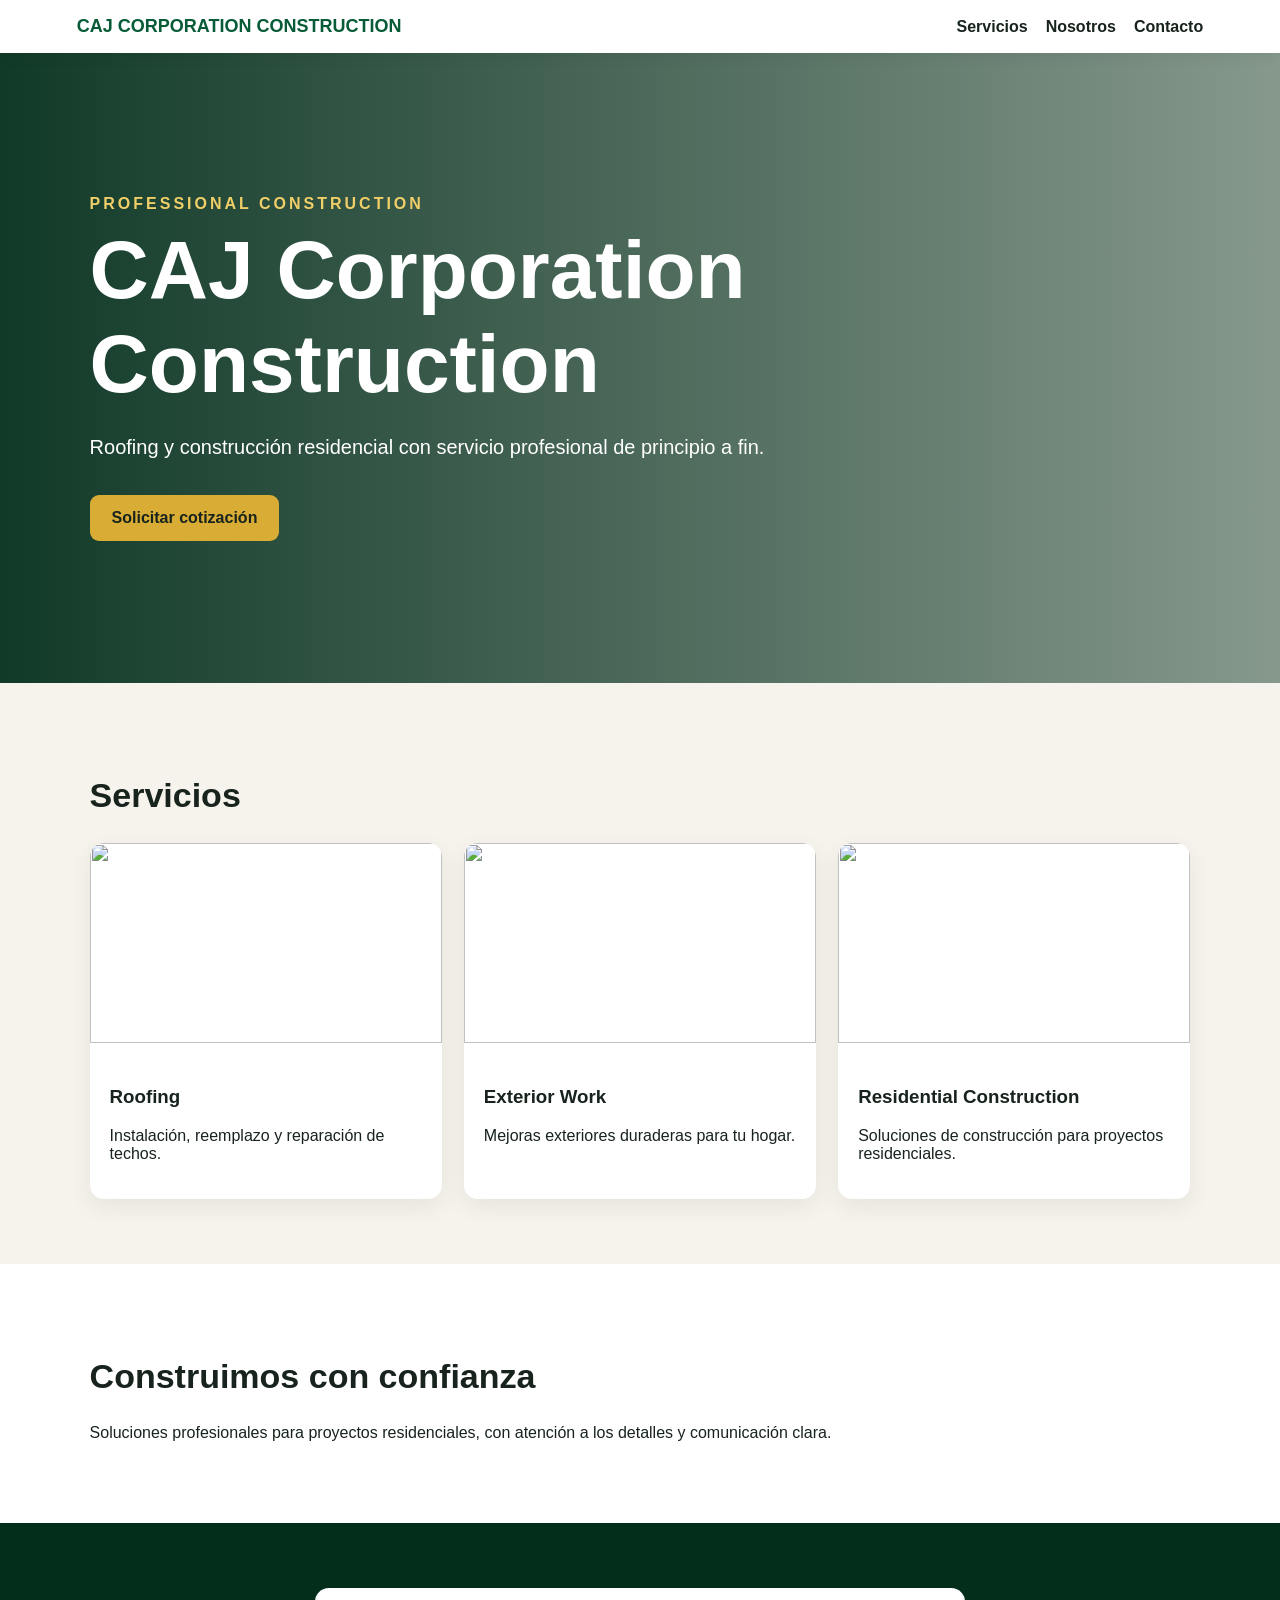
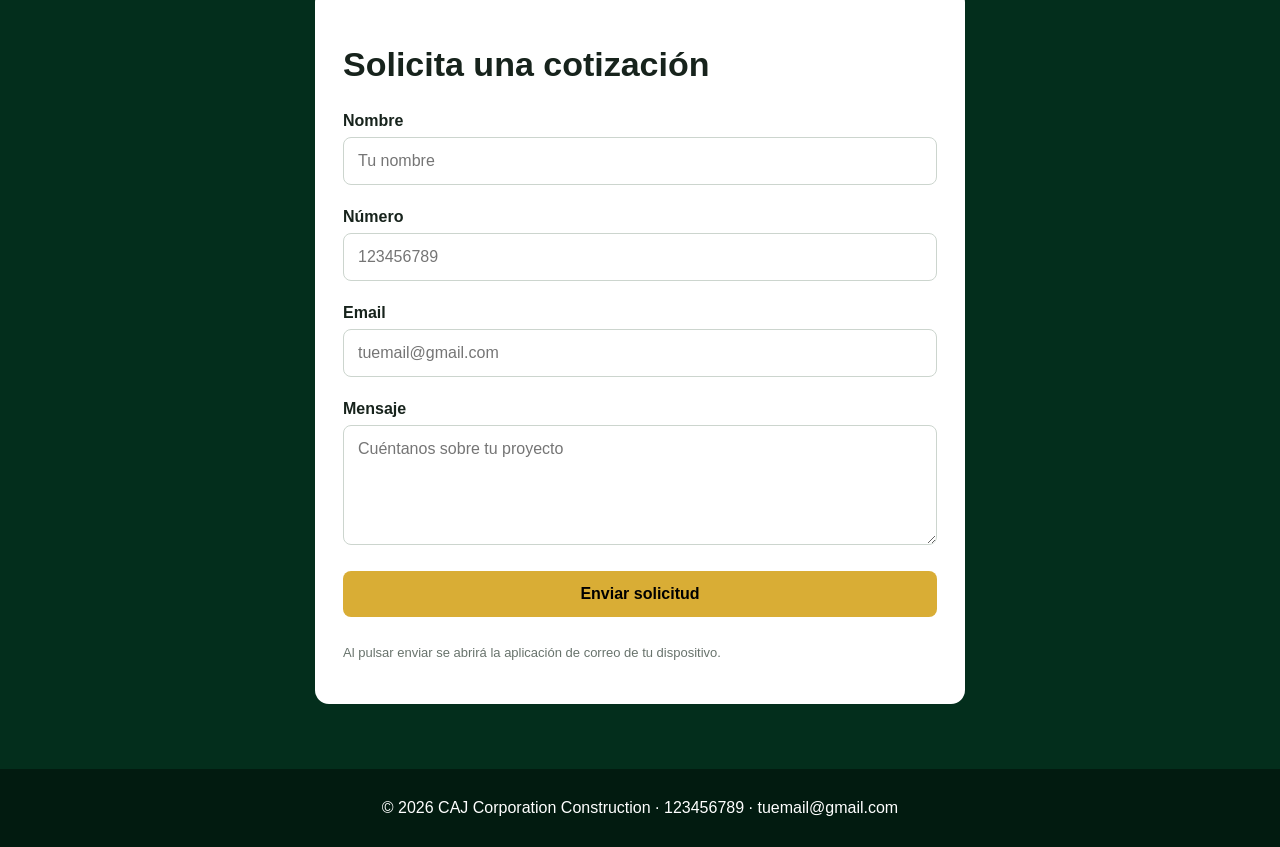
==== index.html @ 3f97e770 "Add files via upload" ====
<!doctype html>
<html lang="es">
<head>
<meta charset="utf-8">
<meta name="viewport" content="width=device-width,initial-scale=1">
<title>CAJ Corporation Construction</title>
<style>
:root{--green:#075b36;--dark:#032e1c;--gold:#d9ad35;--cream:#f5f3eb;--text:#17231c}
*{box-sizing:border-box}html{scroll-behavior:smooth}body{margin:0;font-family:Arial,sans-serif;background:var(--cream);color:var(--text)}
nav{position:sticky;top:0;z-index:20;background:#fff;padding:16px 6%;display:flex;justify-content:space-between;align-items:center;box-shadow:0 2px 15px #0001}.brand{font-weight:900;color:var(--green);font-size:18px}nav a{color:var(--text);text-decoration:none;font-weight:700;margin-left:18px}
.hero{min-height:70vh;display:flex;align-items:center;padding:70px 7%;color:#fff;background:linear-gradient(90deg,#032e1cf0,#032e1c75),url("https://eightpointexteriors.com/wp-content/uploads/2024/10/IMG_2766-scaled.jpg") center/cover}.hero h1{font-size:clamp(42px,8vw,82px);max-width:900px;margin:10px 0}.tag{color:#f1cf68;font-weight:900;letter-spacing:3px}.hero p{font-size:20px;line-height:1.6;max-width:700px}.btn{display:inline-block;background:var(--gold);color:#17231c;text-decoration:none;font-weight:900;padding:14px 22px;border-radius:9px;margin-top:12px}
section{padding:65px 7%}h2{font-size:34px}.grid{display:grid;grid-template-columns:repeat(auto-fit,minmax(230px,1fr));gap:22px}.card{background:#fff;border-radius:14px;overflow:hidden;box-shadow:0 8px 25px #0001}.card img{width:100%;height:200px;object-fit:cover}.card .inside{padding:20px}.about{background:#fff}.contact{background:var(--dark);color:#fff}.form{max-width:650px;margin:auto;background:#fff;color:var(--text);padding:28px;border-radius:14px}.form label{font-weight:700;display:block;margin-top:8px}.form input,.form textarea,.form button{width:100%;padding:14px;margin:7px 0 15px;border-radius:8px;border:1px solid #ccd5ce;font:inherit}.form button{background:var(--gold);border:0;font-weight:900;cursor:pointer}.notice{font-size:13px;color:#68736c}footer{background:#021b10;color:#fff;text-align:center;padding:30px}
</style>
</head>
<body>
<nav><div class="brand" id="brand">CAJ CORPORATION CONSTRUCTION</div><div><a href="#services">Servicios</a><a href="#about">Nosotros</a><a href="#contact">Contacto</a></div></nav>
<header class="hero"><div><div class="tag">PROFESSIONAL CONSTRUCTION</div><h1 id="title">CAJ Corporation Construction</h1><p id="subtitle">Roofing y construcción residencial con servicio profesional de principio a fin.</p><a class="btn" href="#contact">Solicitar cotización</a></div></header>
<section id="services"><h2>Servicios</h2><div class="grid" id="servicesGrid"></div></section>
<section id="about" class="about"><h2 id="aboutTitle">Construimos con confianza</h2><p id="aboutText">Soluciones profesionales para proyectos residenciales, con atención a los detalles y comunicación clara.</p></section>
<section id="contact" class="contact"><div class="form"><h2>Solicita una cotización</h2><label>Nombre</label><input id="name" placeholder="Tu nombre"><label>Número</label><input id="phone" type="tel" placeholder="123456789"><label>Email</label><input id="email" type="email" placeholder="tuemail@gmail.com"><label>Mensaje</label><textarea id="message" rows="5" placeholder="Cuéntanos sobre tu proyecto"></textarea><button onclick="sendRequest()">Enviar solicitud</button><p class="notice">Al pulsar enviar se abrirá la aplicación de correo de tu dispositivo.</p><p id="status"></p></div></section>
<footer>© 2026 <span id="footerName">CAJ Corporation Construction</span> · <span id="publicPhone">123456789</span> · <span id="publicEmail">tuemail@gmail.com</span></footer>
<script>
const defaults=[
{title:"Roofing",text:"Instalación, reemplazo y reparación de techos.",img:"https://www.bsu-bau.at/schindeldach-fassaden/DCIM100MEDIADJI_0854.JPG"},
{title:"Exterior Work",text:"Mejoras exteriores duraderas para tu hogar.",img:"https://images.bannerbear.com/direct/4mGpW3zwpg0ZK0AxQw/requests/000/111/137/324/DqR2v1kNaYMKmKmE68epZrOWP/0f4481ac2cad93ea4428d8e39c96571d0904f1a8.jpg"},
{title:"Residential Construction",text:"Soluciones de construcción para proyectos residenciales.",img:"https://www.roofingcontractor.com/ext/resources/2024/10/16/Quickbolt-solar-roofing-business.jpg?height=635&t=1729878692&width=1200"}];
function getData(){try{return JSON.parse(localStorage.getItem("cajSiteData"))||{}}catch(e){return {}}}
function render(){
 const d=getData(), services=d.services||defaults;
 document.getElementById("brand").textContent=(d.name||"CAJ Corporation Construction").toUpperCase();
 document.getElementById("title").textContent=d.name||"CAJ Corporation Construction";
 document.getElementById("footerName").textContent=d.name||"CAJ Corporation Construction";
 document.getElementById("subtitle").textContent=d.subtitle||"Roofing y construcción residencial con servicio profesional de principio a fin.";
 document.getElementById("aboutTitle").textContent=d.aboutTitle||"Construimos con confianza";
 document.getElementById("aboutText").textContent=d.aboutText||"Soluciones profesionales para proyectos residenciales, con atención a los detalles y comunicación clara.";
 document.getElementById("publicPhone").textContent=d.phone||"123456789";
 document.getElementById("publicEmail").textContent=d.email||"tuemail@gmail.com";
 document.getElementById("servicesGrid").innerHTML=services.map(s=>`<article class="card"><img src="${s.img}" alt=""><div class="inside"><h3>${s.title}</h3><p>${s.text}</p></div></article>`).join("");
}
function sendRequest(){
 const d=getData(),to=d.email||"tuemail@gmail.com";
 const body=encodeURIComponent(`Nombre: ${name.value}\nNúmero: ${phone.value}\nEmail: ${email.value}\nMensaje: ${message.value}`);
 location.href=`mailto:${to}?subject=${encodeURIComponent("Nueva solicitud - CAJ Corporation Construction")}&body=${body}`;
}
render();
</script>
</body></html>
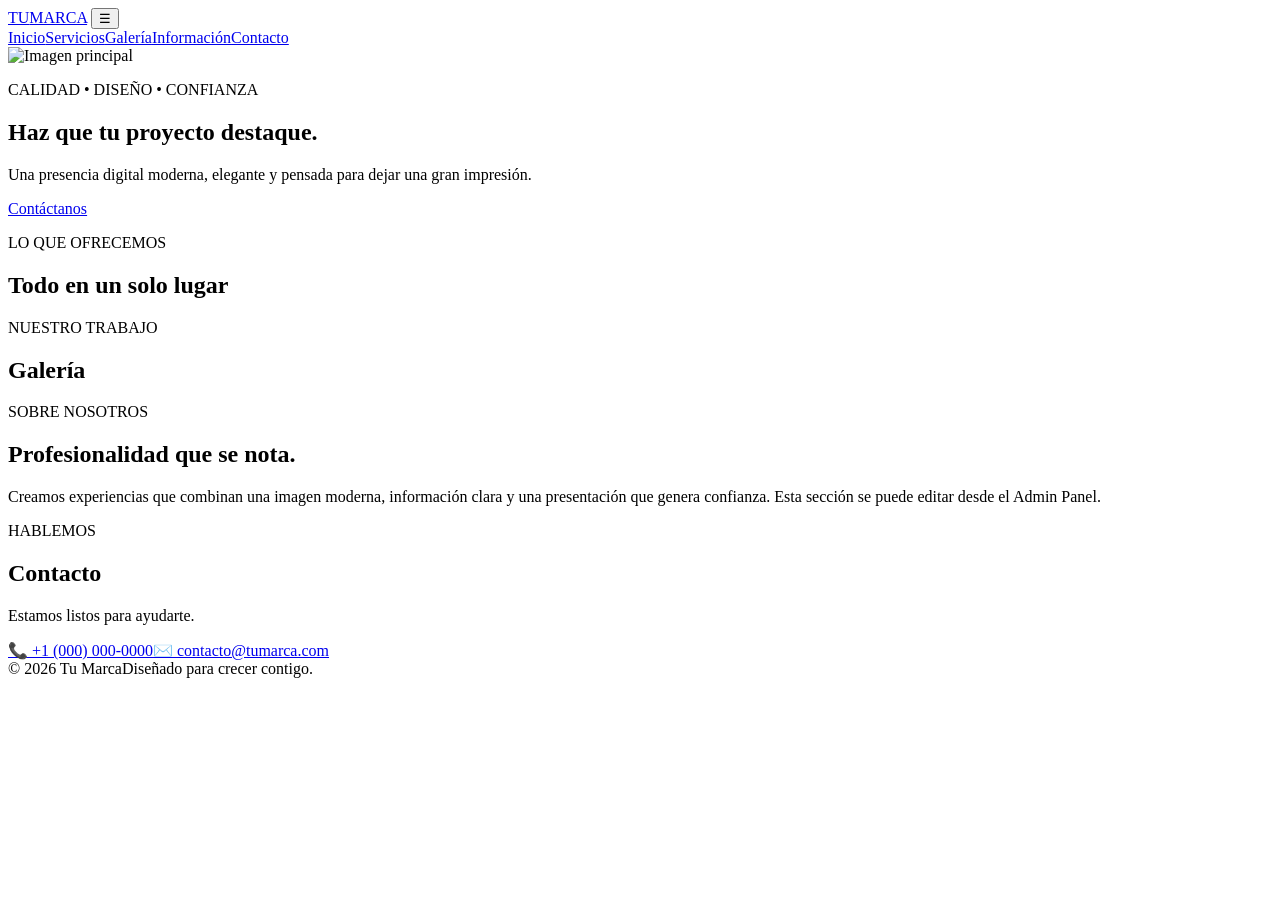
==== commit 68481c6d: "Add files via upload" ====
--- a/index.html
+++ b/index.html
@@ -1,47 +1,54 @@
-<!doctype html>
+<!DOCTYPE html>
 <html lang="es">
 <head>
-<meta charset="utf-8">
+<meta charset="UTF-8">
 <meta name="viewport" content="width=device-width,initial-scale=1">
-<title>CAJ Corporation Construction</title>
-<style>
-:root{--green:#075b36;--dark:#032e1c;--gold:#d9ad35;--cream:#f5f3eb;--text:#17231c}
-*{box-sizing:border-box}html{scroll-behavior:smooth}body{margin:0;font-family:Arial,sans-serif;background:var(--cream);color:var(--text)}
-nav{position:sticky;top:0;z-index:20;background:#fff;padding:16px 6%;display:flex;justify-content:space-between;align-items:center;box-shadow:0 2px 15px #0001}.brand{font-weight:900;color:var(--green);font-size:18px}nav a{color:var(--text);text-decoration:none;font-weight:700;margin-left:18px}
-.hero{min-height:70vh;display:flex;align-items:center;padding:70px 7%;color:#fff;background:linear-gradient(90deg,#032e1cf0,#032e1c75),url("https://eightpointexteriors.com/wp-content/uploads/2024/10/IMG_2766-scaled.jpg") center/cover}.hero h1{font-size:clamp(42px,8vw,82px);max-width:900px;margin:10px 0}.tag{color:#f1cf68;font-weight:900;letter-spacing:3px}.hero p{font-size:20px;line-height:1.6;max-width:700px}.btn{display:inline-block;background:var(--gold);color:#17231c;text-decoration:none;font-weight:900;padding:14px 22px;border-radius:9px;margin-top:12px}
-section{padding:65px 7%}h2{font-size:34px}.grid{display:grid;grid-template-columns:repeat(auto-fit,minmax(230px,1fr));gap:22px}.card{background:#fff;border-radius:14px;overflow:hidden;box-shadow:0 8px 25px #0001}.card img{width:100%;height:200px;object-fit:cover}.card .inside{padding:20px}.about{background:#fff}.contact{background:var(--dark);color:#fff}.form{max-width:650px;margin:auto;background:#fff;color:var(--text);padding:28px;border-radius:14px}.form label{font-weight:700;display:block;margin-top:8px}.form input,.form textarea,.form button{width:100%;padding:14px;margin:7px 0 15px;border-radius:8px;border:1px solid #ccd5ce;font:inherit}.form button{background:var(--gold);border:0;font-weight:900;cursor:pointer}.notice{font-size:13px;color:#68736c}footer{background:#021b10;color:#fff;text-align:center;padding:30px}
-</style>
+<title>Tu Marca | Experiencia Profesional</title>
+<link rel="stylesheet" href="styles.css">
 </head>
 <body>
-<nav><div class="brand" id="brand">CAJ CORPORATION CONSTRUCTION</div><div><a href="#services">Servicios</a><a href="#about">Nosotros</a><a href="#contact">Contacto</a></div></nav>
-<header class="hero"><div><div class="tag">PROFESSIONAL CONSTRUCTION</div><h1 id="title">CAJ Corporation Construction</h1><p id="subtitle">Roofing y construcción residencial con servicio profesional de principio a fin.</p><a class="btn" href="#contact">Solicitar cotización</a></div></header>
-<section id="services"><h2>Servicios</h2><div class="grid" id="servicesGrid"></div></section>
-<section id="about" class="about"><h2 id="aboutTitle">Construimos con confianza</h2><p id="aboutText">Soluciones profesionales para proyectos residenciales, con atención a los detalles y comunicación clara.</p></section>
-<section id="contact" class="contact"><div class="form"><h2>Solicita una cotización</h2><label>Nombre</label><input id="name" placeholder="Tu nombre"><label>Número</label><input id="phone" type="tel" placeholder="123456789"><label>Email</label><input id="email" type="email" placeholder="tuemail@gmail.com"><label>Mensaje</label><textarea id="message" rows="5" placeholder="Cuéntanos sobre tu proyecto"></textarea><button onclick="sendRequest()">Enviar solicitud</button><p class="notice">Al pulsar enviar se abrirá la aplicación de correo de tu dispositivo.</p><p id="status"></p></div></section>
-<footer>© 2026 <span id="footerName">CAJ Corporation Construction</span> · <span id="publicPhone">123456789</span> · <span id="publicEmail">tuemail@gmail.com</span></footer>
-<script>
-const defaults=[
-{title:"Roofing",text:"Instalación, reemplazo y reparación de techos.",img:"https://www.bsu-bau.at/schindeldach-fassaden/DCIM100MEDIADJI_0854.JPG"},
-{title:"Exterior Work",text:"Mejoras exteriores duraderas para tu hogar.",img:"https://images.bannerbear.com/direct/4mGpW3zwpg0ZK0AxQw/requests/000/111/137/324/DqR2v1kNaYMKmKmE68epZrOWP/0f4481ac2cad93ea4428d8e39c96571d0904f1a8.jpg"},
-{title:"Residential Construction",text:"Soluciones de construcción para proyectos residenciales.",img:"https://www.roofingcontractor.com/ext/resources/2024/10/16/Quickbolt-solar-roofing-business.jpg?height=635&t=1729878692&width=1200"}];
-function getData(){try{return JSON.parse(localStorage.getItem("cajSiteData"))||{}}catch(e){return {}}}
-function render(){
- const d=getData(), services=d.services||defaults;
- document.getElementById("brand").textContent=(d.name||"CAJ Corporation Construction").toUpperCase();
- document.getElementById("title").textContent=d.name||"CAJ Corporation Construction";
- document.getElementById("footerName").textContent=d.name||"CAJ Corporation Construction";
- document.getElementById("subtitle").textContent=d.subtitle||"Roofing y construcción residencial con servicio profesional de principio a fin.";
- document.getElementById("aboutTitle").textContent=d.aboutTitle||"Construimos con confianza";
- document.getElementById("aboutText").textContent=d.aboutText||"Soluciones profesionales para proyectos residenciales, con atención a los detalles y comunicación clara.";
- document.getElementById("publicPhone").textContent=d.phone||"123456789";
- document.getElementById("publicEmail").textContent=d.email||"tuemail@gmail.com";
- document.getElementById("servicesGrid").innerHTML=services.map(s=>`<article class="card"><img src="${s.img}" alt=""><div class="inside"><h3>${s.title}</h3><p>${s.text}</p></div></article>`).join("");
-}
-function sendRequest(){
- const d=getData(),to=d.email||"tuemail@gmail.com";
- const body=encodeURIComponent(`Nombre: ${name.value}\nNúmero: ${phone.value}\nEmail: ${email.value}\nMensaje: ${message.value}`);
- location.href=`mailto:${to}?subject=${encodeURIComponent("Nueva solicitud - CAJ Corporation Construction")}&body=${body}`;
-}
-render();
-</script>
-</body></html>+<header class="header">
+  <a class="brand" href="#">TU<span>MARCA</span></a>
+  <button class="menu" aria-label="Abrir menú">☰</button>
+  <nav id="nav">
+    <a href="#inicio">Inicio</a><a href="#servicios">Servicios</a><a href="#galeria">Galería</a><a href="#informacion">Información</a><a href="#contacto">Contacto</a>
+  </nav>
+</header>
+
+<main>
+<section id="inicio" class="hero">
+  <img id="heroImage" class="hero-bg" alt="Imagen principal">
+  <div class="overlay"></div>
+  <div class="hero-content">
+    <p class="eyebrow">CALIDAD • DISEÑO • CONFIANZA</p>
+    <h1 id="heroTitle">Haz que tu proyecto destaque.</h1>
+    <p id="heroText">Una presencia digital moderna, elegante y pensada para dejar una gran impresión.</p>
+    <a class="btn" href="#contacto">Contáctanos</a>
+  </div>
+</section>
+
+<section id="servicios" class="section">
+  <div class="section-head"><p class="eyebrow">LO QUE OFRECEMOS</p><h2>Todo en un solo lugar</h2></div>
+  <div id="services" class="cards"></div>
+</section>
+
+<section id="galeria" class="section gallery-section">
+  <div class="section-head"><p class="eyebrow">NUESTRO TRABAJO</p><h2>Galería</h2></div>
+  <div id="gallery" class="gallery"></div>
+</section>
+
+<section id="informacion" class="info">
+  <div><p class="eyebrow">SOBRE NOSOTROS</p><h2 id="infoTitle">Profesionalidad que se nota.</h2></div>
+  <p id="infoText">Creamos experiencias que combinan una imagen moderna, información clara y una presentación que genera confianza. Esta sección se puede editar desde el Admin Panel.</p>
+</section>
+
+<section id="contacto" class="contact section">
+  <div><p class="eyebrow">HABLEMOS</p><h2>Contacto</h2><p id="contactText">Estamos listos para ayudarte.</p></div>
+  <div class="contact-box"><a id="phone" href="#">📞 +1 (000) 000-0000</a><a id="email" href="#">✉️ contacto@tumarca.com</a></div>
+</section>
+</main>
+
+<footer><span>© 2026 Tu Marca</span><span>Diseñado para crecer contigo.</span></footer>
+<script src="app.js"></script>
+</body>
+</html>
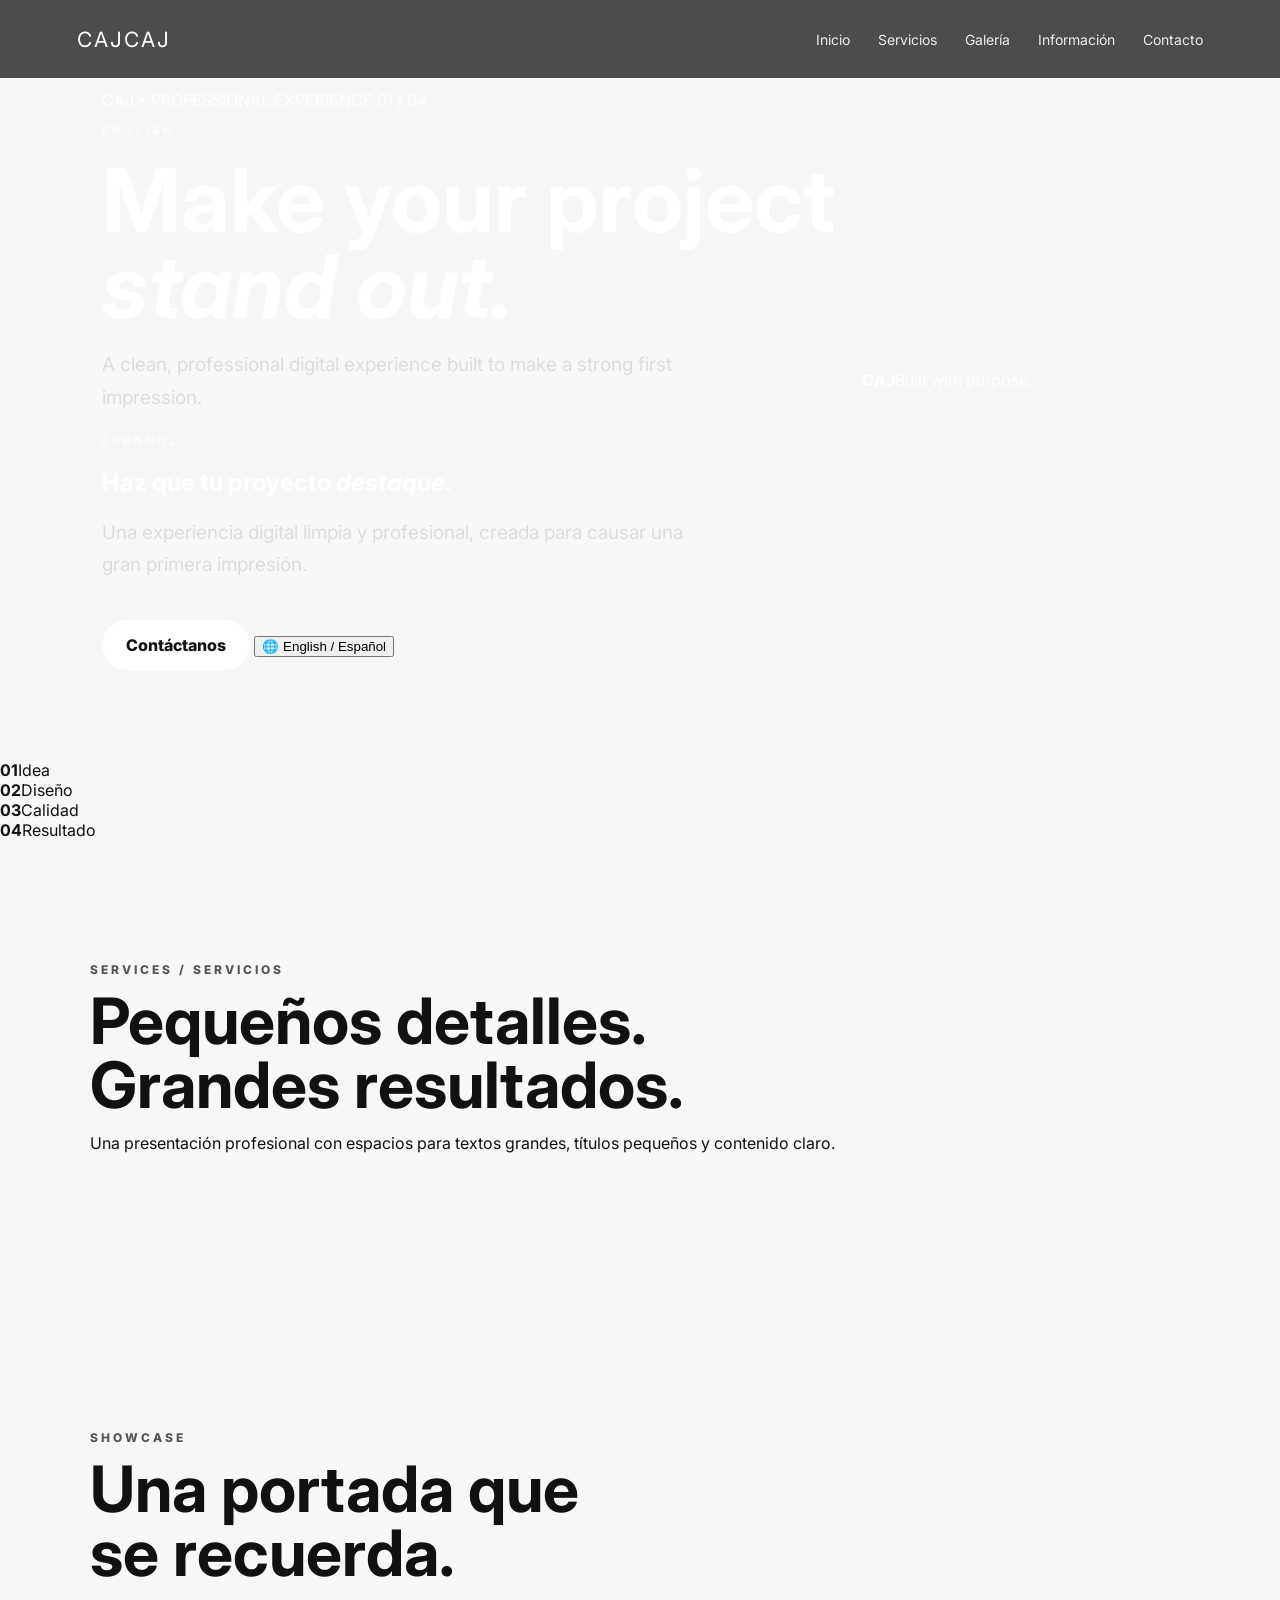
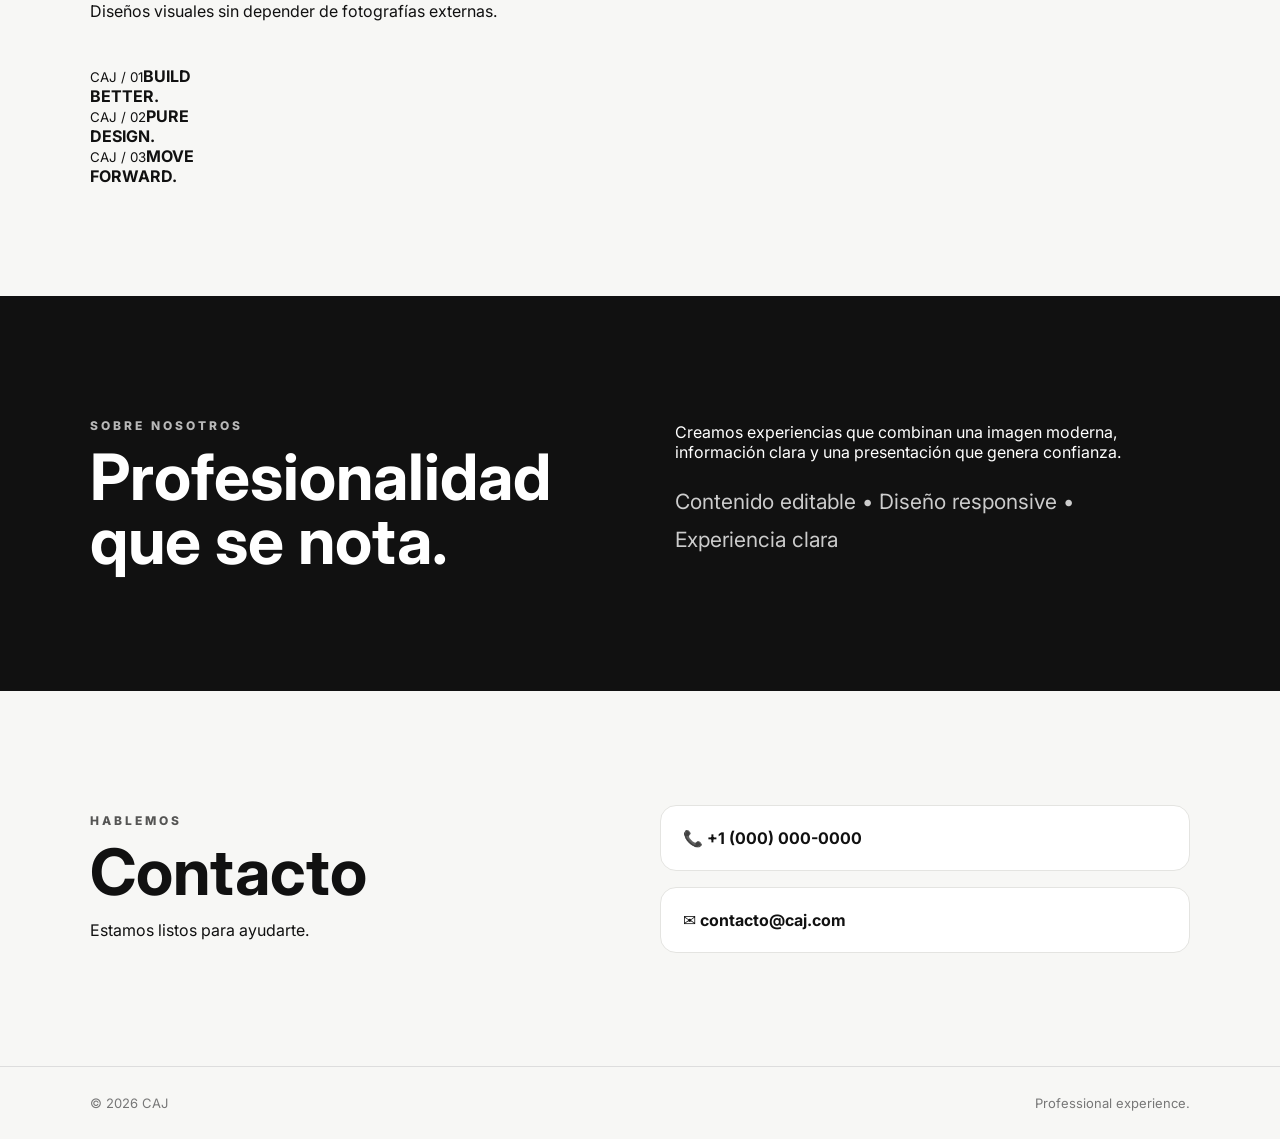
==== commit ebaf6882: "Add files via upload" ====
--- a/index.html
+++ b/index.html
@@ -3,12 +3,14 @@
 <head>
 <meta charset="UTF-8">
 <meta name="viewport" content="width=device-width,initial-scale=1">
-<title>Tu Marca | Experiencia Profesional</title>
+<title>CAJ | Experiencia Profesional</title>
+<link rel="preconnect" href="https://fonts.googleapis.com">
+<link href="https://fonts.googleapis.com/css2?family=Inter:wght@400;500;600;700;800;900&display=swap" rel="stylesheet">
 <link rel="stylesheet" href="styles.css">
 </head>
 <body>
 <header class="header">
-  <a class="brand" href="#">TU<span>MARCA</span></a>
+  <a class="brand" href="#inicio"><span class="brand-mark">CAJ</span><span class="brand-name">CAJ</span></a>
   <button class="menu" aria-label="Abrir menú">☰</button>
   <nav id="nav">
     <a href="#inicio">Inicio</a><a href="#servicios">Servicios</a><a href="#galeria">Galería</a><a href="#informacion">Información</a><a href="#contacto">Contacto</a>
@@ -17,38 +19,63 @@
 
 <main>
 <section id="inicio" class="hero">
-  <img id="heroImage" class="hero-bg" alt="Imagen principal">
-  <div class="overlay"></div>
+  <div class="hero-shape shape-one"></div><div class="hero-shape shape-two"></div>
   <div class="hero-content">
-    <p class="eyebrow">CALIDAD • DISEÑO • CONFIANZA</p>
-    <h1 id="heroTitle">Haz que tu proyecto destaque.</h1>
-    <p id="heroText">Una presencia digital moderna, elegante y pensada para dejar una gran impresión.</p>
-    <a class="btn" href="#contacto">Contáctanos</a>
+    <div class="hero-top">
+      <span class="mini-label">CAJ • PROFESSIONAL EXPERIENCE</span>
+      <span class="mini-number">01 / 04</span>
+    </div>
+    <div class="language-zone english-zone">
+      <p class="eyebrow">ENGLISH</p>
+      <h1 id="heroTitleEN">Make your project <em>stand out.</em></h1>
+      <p id="heroTextEN">A clean, professional digital experience built to make a strong first impression.</p>
+    </div>
+    <div class="language-divider"></div>
+    <div class="language-zone spanish-zone">
+      <p class="eyebrow">ESPAÑOL</p>
+      <h2 id="heroTitleES">Haz que tu proyecto <em>destaque.</em></h2>
+      <p id="heroTextES">Una experiencia digital limpia y profesional, creada para causar una gran primera impresión.</p>
+    </div>
+    <div class="hero-actions">
+      <a class="btn primary" href="#contacto">Contáctanos</a>
+      <button class="translator" id="translator" type="button">🌐 English / Español</button>
+    </div>
+  </div>
+  <div class="hero-card">
+    <div class="house-logo"><div class="roof"></div><div class="house-body"></div><div class="door"></div></div>
+    <strong>CAJ</strong><span>Built with purpose.</span>
   </div>
 </section>
 
+<section class="green-strip">
+  <div><strong>01</strong><span>Idea</span></div><div><strong>02</strong><span>Diseño</span></div><div><strong>03</strong><span>Calidad</span></div><div><strong>04</strong><span>Resultado</span></div>
+</section>
+
 <section id="servicios" class="section">
-  <div class="section-head"><p class="eyebrow">LO QUE OFRECEMOS</p><h2>Todo en un solo lugar</h2></div>
+  <div class="section-head"><div><p class="eyebrow dark">SERVICES / SERVICIOS</p><h2>Pequeños detalles.<br><span>Grandes resultados.</span></h2></div><p class="lead">Una presentación profesional con espacios para textos grandes, títulos pequeños y contenido claro.</p></div>
   <div id="services" class="cards"></div>
 </section>
 
 <section id="galeria" class="section gallery-section">
-  <div class="section-head"><p class="eyebrow">NUESTRO TRABAJO</p><h2>Galería</h2></div>
-  <div id="gallery" class="gallery"></div>
+  <div class="section-head"><div><p class="eyebrow dark">SHOWCASE</p><h2>Una portada que<br><span>se recuerda.</span></h2></div><p class="lead">Diseños visuales sin depender de fotografías externas.</p></div>
+  <div class="visual-gallery">
+    <div class="visual visual-a"><small>CAJ / 01</small><strong>BUILD<br>BETTER.</strong></div>
+    <div class="visual visual-b"><small>CAJ / 02</small><strong>PURE<br>DESIGN.</strong></div>
+    <div class="visual visual-c"><small>CAJ / 03</small><strong>MOVE<br>FORWARD.</strong></div>
+  </div>
 </section>
 
 <section id="informacion" class="info">
   <div><p class="eyebrow">SOBRE NOSOTROS</p><h2 id="infoTitle">Profesionalidad que se nota.</h2></div>
-  <p id="infoText">Creamos experiencias que combinan una imagen moderna, información clara y una presentación que genera confianza. Esta sección se puede editar desde el Admin Panel.</p>
+  <div><p class="info-big" id="infoText">Creamos experiencias que combinan una imagen moderna, información clara y una presentación que genera confianza.</p><p class="info-small">Contenido editable • Diseño responsive • Experiencia clara</p></div>
 </section>
 
 <section id="contacto" class="contact section">
-  <div><p class="eyebrow">HABLEMOS</p><h2>Contacto</h2><p id="contactText">Estamos listos para ayudarte.</p></div>
-  <div class="contact-box"><a id="phone" href="#">📞 +1 (000) 000-0000</a><a id="email" href="#">✉️ contacto@tumarca.com</a></div>
+  <div><p class="eyebrow dark">HABLEMOS</p><h2>Contacto</h2><p id="contactText">Estamos listos para ayudarte.</p></div>
+  <div class="contact-box"><a id="phone" href="#">📞 +1 (000) 000-0000</a><a id="email" href="#">✉️ contacto@caj.com</a></div>
 </section>
 </main>
-
-<footer><span>© 2026 Tu Marca</span><span>Diseñado para crecer contigo.</span></footer>
+<footer><span>© 2026 CAJ</span><span>Professional experience.</span></footer>
 <script src="app.js"></script>
 </body>
 </html>
--- a/styles.css
+++ b/styles.css
@@ -0,0 +1 @@
+*{box-sizing:border-box}html{scroll-behavior:smooth}body{margin:0;font-family:Inter,system-ui,-apple-system,BlinkMacSystemFont,"Segoe UI",sans-serif;color:#111;background:#f7f7f5}a{text-decoration:none;color:inherit}.header{position:fixed;z-index:20;top:0;left:0;right:0;height:78px;display:flex;align-items:center;justify-content:space-between;padding:0 6%;background:rgba(10,10,10,.72);backdrop-filter:blur(16px);color:#fff}.brand{font-size:21px;font-weight:900;letter-spacing:2px}.brand span{font-weight:400}.header nav{display:flex;gap:28px}.header nav a{font-size:14px;opacity:.9}.menu{display:none;background:none;border:0;color:white;font-size:28px}.hero{min-height:760px;position:relative;display:flex;align-items:center;overflow:hidden;color:#fff}.hero-bg{position:absolute;inset:0;width:100%;height:100%;object-fit:cover}.overlay{position:absolute;inset:0;background:linear-gradient(90deg,rgba(0,0,0,.78),rgba(0,0,0,.2))}.hero-content{position:relative;z-index:1;width:min(760px,88%);margin-left:8%}.eyebrow{font-size:12px;letter-spacing:3px;font-weight:800;opacity:.7}.hero h1{font-size:clamp(48px,7vw,88px);line-height:.98;margin:20px 0}.hero p:not(.eyebrow){font-size:19px;line-height:1.7;max-width:620px;color:#ddd}.btn{display:inline-block;margin-top:20px;padding:15px 24px;border-radius:999px;background:#fff;color:#111;font-weight:800}.section{padding:110px 7%}.section-head{margin-bottom:45px}.section h2,.info h2{font-size:clamp(36px,5vw,64px);line-height:1;margin:8px 0}.cards{display:grid;grid-template-columns:repeat(3,1fr);gap:20px}.card{background:#fff;padding:35px;border:1px solid #e8e8e5;border-radius:25px;min-height:210px}.card .icon{font-size:32px}.card h3{font-size:23px}.card p{line-height:1.7;color:#666}.gallery{display:grid;grid-template-columns:repeat(3,1fr);gap:18px}.gallery img{width:100%;height:300px;object-fit:cover;border-radius:22px;display:block}.info{padding:110px 7%;background:#111;color:#fff;display:grid;grid-template-columns:1fr 1fr;gap:70px}.info p:last-child{font-size:21px;line-height:1.8;color:#ccc}.contact{display:grid;grid-template-columns:1fr 1fr;gap:40px}.contact-box{display:flex;flex-direction:column;gap:16px;justify-content:center}.contact-box a{background:#fff;border:1px solid #e4e4e1;padding:22px;border-radius:16px;font-weight:700}footer{padding:28px 7%;display:flex;justify-content:space-between;color:#777;font-size:13px;border-top:1px solid #ddd}@media(max-width:800px){.header nav{display:none;position:absolute;top:78px;left:0;right:0;background:#111;padding:25px 7%;flex-direction:column}.header nav.open{display:flex}.menu{display:block}.cards,.gallery,.info,.contact{grid-template-columns:1fr}.hero{min-height:680px}.section,.info{padding:75px 6%}.gallery img{height:250px}footer{flex-direction:column;gap:8px}}
